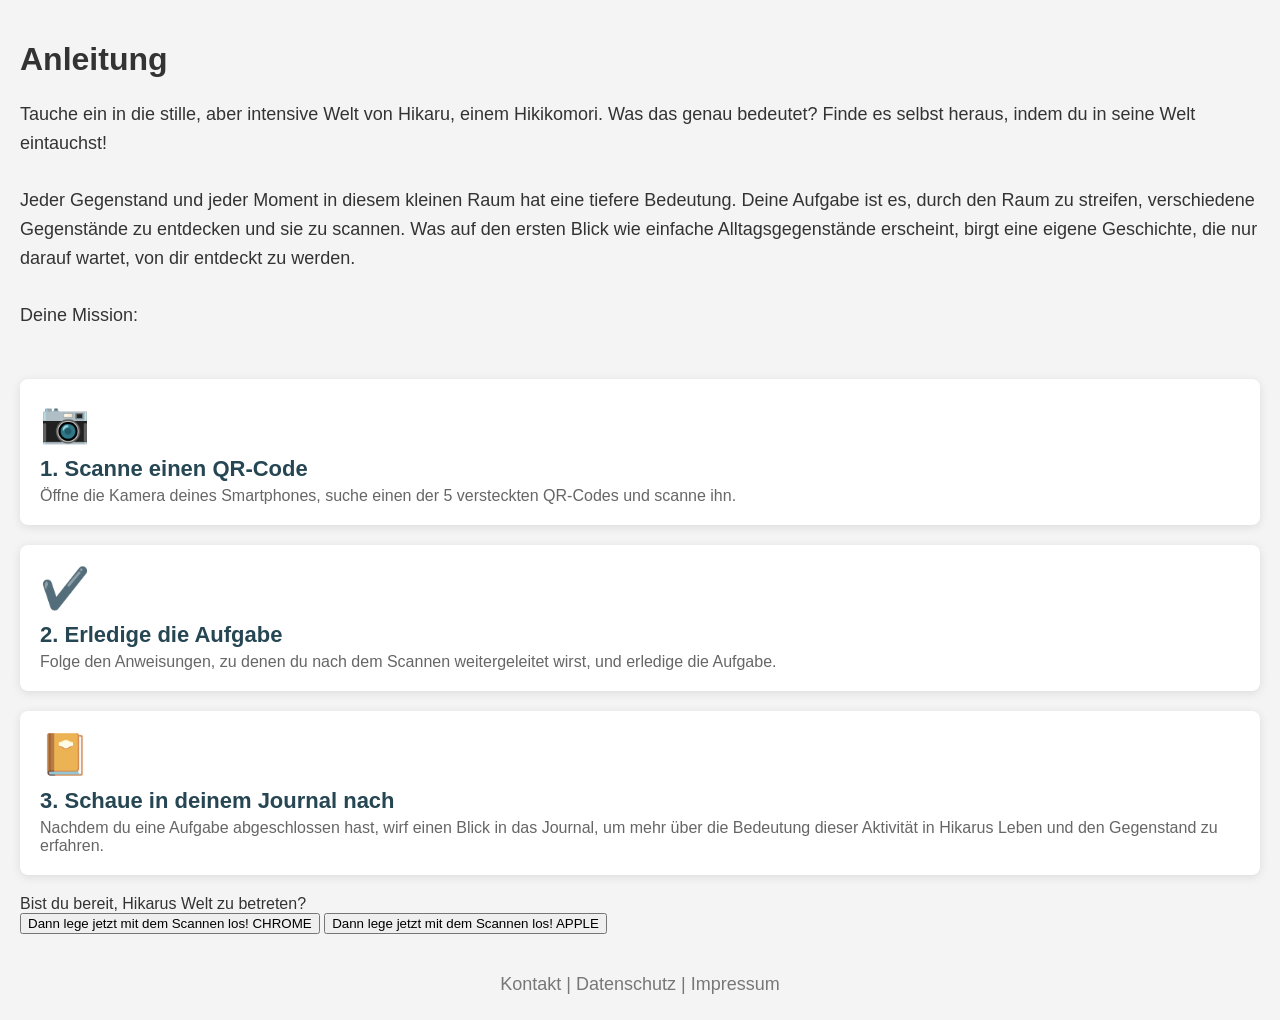
==== pages/anleitung.html @ 920a2920 "Anleitung erstellt, QR-Codes mit Popups & Video von zerbrochenem Maneki Neko nach Scan" ====
<!DOCTYPE html>
    <html lang="de">
    <head>
        <meta charset="UTF-8">
        <meta name="viewport" content="width=device-width, initial-scale=1.0">
        <link rel="stylesheet" href="/css/anleitung.css">
        <title>Anleitung</title>
    </head>
    <body>
    <h1>Anleitung</h1>
    <header>
        <div class="intro-text">
            Tauche ein in die stille, aber intensive Welt von Hikaru, einem Hikikomori. Was das genau bedeutet? 
            Finde es selbst heraus, indem du in seine Welt eintauchst!<br><br>


            
            Jeder Gegenstand und jeder Moment in diesem kleinen Raum hat eine tiefere Bedeutung. 
            Deine Aufgabe ist es, durch den Raum zu streifen, verschiedene Gegenstände zu entdecken und sie zu scannen. 
            Was auf den ersten Blick wie einfache Alltagsgegenstände erscheint, birgt eine eigene Geschichte, die nur darauf wartet, von dir entdeckt zu werden. 
        <br><br>
            
            Deine Mission:<br><br>
        </div>

        <div class="section">
            <div class="icon">📷</div>
            <div class="text">1. Scanne einen QR-Code</div>
            <div class="description">Öffne die Kamera deines Smartphones, suche einen der 5 versteckten QR-Codes und scanne ihn.</div>
        </div>

        <div class="section">
            <div class="icon">✔️</div>
            <div class="text">2. Erledige die Aufgabe</div>
            <div class="description">Folge den Anweisungen, zu denen du nach dem Scannen weitergeleitet wirst, und erledige die Aufgabe.</div>
        </div>

        <div class="section">
            <div class="icon">📔</div>
            <div class="text">3. Schaue in deinem Journal nach</div>
            <div class="description"> Nachdem du eine Aufgabe abgeschlossen hast, wirf einen Blick in das Journal, um mehr über die Bedeutung dieser Aktivität in Hikarus Leben und den Gegenstand zu erfahren. </div>
        </div>

        Bist du bereit, Hikarus Welt zu betreten?<br>
        <button onclick="schliessenButton()" class="button">
            Dann lege jetzt mit dem Scannen los! CHROME
        </button>


        <button onclick="launchAppOnAppleDevice()" class="button">
            Dann lege jetzt mit dem Scannen los! APPLE
        </button>




        <footer>
            <p>Kontakt | Datenschutz | Impressum</p>
        </footer>
        <script src="/js/anleitung.js"></script>
    </body>
    </html>
---- css/anleitung.css ----
body {
    font-family: 'Arial', sans-serif;
    background-color: #f4f4f4;
    margin: 0;
    padding: 20px;
    color: #333;
}

header h1 {
    font-size: 28px;
    color: #333;
}

header p {
    font-size: 18px;
    color: #777;
    margin-bottom: 20px;
}

.section {
    margin: 20px 0;
    padding: 20px;
    background-color: #fff;
    border-radius: 8px;
    box-shadow: 0 2px 10px rgba(0, 0, 0, 0.1);
    transition: transform 0.3s ease, box-shadow 0.3s ease;
}

.section:hover {
    transform: translateY(-5px);
    box-shadow: 0 5px 15px rgba(0, 0, 0, 0.2);
}

.icon {
    font-size: 40px;
    margin-bottom: 10px;
    color: #2a9d8f;
}

.text {
    font-size: 22px;
    font-weight: bold;
    margin-bottom: 5px;
    color: #264653;
}

.description {
    font-size: 16px;
    color: #666;
}

.intro-text {
    font-size: 18px;
    margin-bottom: 20px;
    color: #333;
    line-height: 1.6;
}

footer {
    margin-top: 40px;
    text-align: center;
    font-size: 14px;
    color: #aaa;
}

footer p {
    margin: 5px 0;
}

@media (max-width: 600px) {
    body {
        padding: 10px;
    }

    .section {
        padding: 15px;
    }

    .icon {
        font-size: 35px;
    }

    .text {
        font-size: 20px;
    }

    .description {
        font-size: 14px;
    }

    header h1 {
        font-size: 24px;
    }

    header p {
        font-size: 16px;
    }

    .intro-text {
        font-size: 16px;
    }
}

@keyframes fadeIn {
    from {
        opacity: 0;
        transform: translateY(10px);
    }
    to {
        opacity: 1;
        transform: translateY(0);
    }
}

.section {
    animation: fadeIn 0.6s ease-in-out;
}
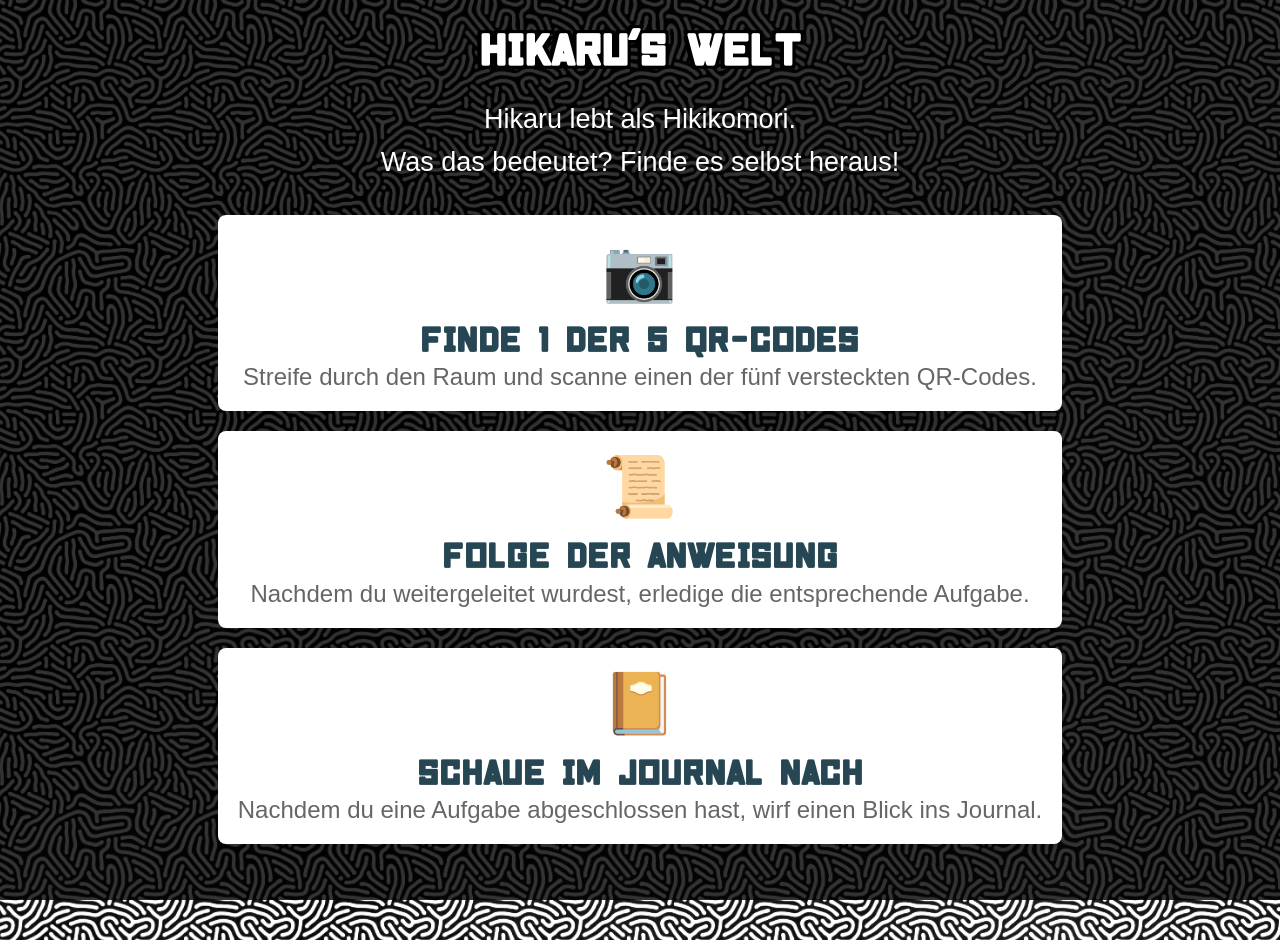
==== commit cc544e90: "Mobile + Desktop Zappingu LINK Mobile Verbindung mit Desktopverlink auf Zappingu funktioniert" ====
--- a/pages/anleitung.html
+++ b/pages/anleitung.html
@@ -7,56 +7,31 @@
         <title>Anleitung</title>
     </head>
     <body>
-    <h1>Anleitung</h1>
-    <header>
+    <h1>Hikaru's Welt</h1>
+    <header class="header-with-bg">
         <div class="intro-text">
-            Tauche ein in die stille, aber intensive Welt von Hikaru, einem Hikikomori. Was das genau bedeutet? 
-            Finde es selbst heraus, indem du in seine Welt eintauchst!<br><br>
-
-
-            
-            Jeder Gegenstand und jeder Moment in diesem kleinen Raum hat eine tiefere Bedeutung. 
-            Deine Aufgabe ist es, durch den Raum zu streifen, verschiedene Gegenstände zu entdecken und sie zu scannen. 
-            Was auf den ersten Blick wie einfache Alltagsgegenstände erscheint, birgt eine eigene Geschichte, die nur darauf wartet, von dir entdeckt zu werden. 
-        <br><br>
-            
-            Deine Mission:<br><br>
+           Hikaru lebt als Hikikomori.<br> 
+           Was das bedeutet? Finde es selbst heraus!
         </div>
 
         <div class="section">
             <div class="icon">📷</div>
-            <div class="text">1. Scanne einen QR-Code</div>
-            <div class="description">Öffne die Kamera deines Smartphones, suche einen der 5 versteckten QR-Codes und scanne ihn.</div>
+            <div class="text">Finde 1 der 5 QR-Codes</div>
+            <div class="description">Streife durch den Raum und scanne einen der fünf versteckten QR-Codes.</div>
         </div>
 
         <div class="section">
-            <div class="icon">✔️</div>
-            <div class="text">2. Erledige die Aufgabe</div>
-            <div class="description">Folge den Anweisungen, zu denen du nach dem Scannen weitergeleitet wirst, und erledige die Aufgabe.</div>
+            <div class="icon">📜</div>
+            <div class="text">Folge der Anweisung</div>
+            <div class="description">Nachdem du weitergeleitet wurdest, erledige die entsprechende Aufgabe.
+            </div>
         </div>
 
         <div class="section">
             <div class="icon">📔</div>
-            <div class="text">3. Schaue in deinem Journal nach</div>
-            <div class="description"> Nachdem du eine Aufgabe abgeschlossen hast, wirf einen Blick in das Journal, um mehr über die Bedeutung dieser Aktivität in Hikarus Leben und den Gegenstand zu erfahren. </div>
+            <div class="text">Schaue im Journal nach</div>
+            <div class="description"> Nachdem du eine Aufgabe abgeschlossen hast, wirf einen Blick ins Journal.</div>
         </div>
-
-        Bist du bereit, Hikarus Welt zu betreten?<br>
-        <button onclick="schliessenButton()" class="button">
-            Dann lege jetzt mit dem Scannen los! CHROME
-        </button>
-
-
-        <button onclick="launchAppOnAppleDevice()" class="button">
-            Dann lege jetzt mit dem Scannen los! APPLE
-        </button>
-
-
-
-
-        <footer>
-            <p>Kontakt | Datenschutz | Impressum</p>
-        </footer>
         <script src="/js/anleitung.js"></script>
     </body>
     </html>
--- a/css/anleitung.css
+++ b/css/anleitung.css
@@ -1,104 +1,132 @@
+@font-face {
+    font-family: 'HikaruSchrift';
+    src: url('/fonts/NikkyouSans.ttf');
+    src: url('/fonts/NikkyouSans.ttf') format('embedded-opentype'),
+         url('/fonts/NikkyouSans.woff2') format('woff2'), 
+         url('/fonts/NikkyouSans.woff') format('woff'), 
+         url('/fonts/NikkyouSans.ttf') format('truetype');
+    font-weight: normal;
+    font-style: normal;
+}
+
 body {
-    font-family: 'Arial', sans-serif;
+    font-family: 'HikaruSchrift', sans-serif;
     background-color: #f4f4f4;
     margin: 0;
     padding: 20px;
     color: #333;
+    display: flex;
+    justify-content: center;
+    align-items: center;
+    flex-direction: column;
+    min-height: 100vh;
+    background-image: url('/img/background.png');
+    background-size: cover;
+    background-position: center;
+}   
+
+.header-with-bg {
+    position: relative; 
+    overflow: hidden;
+}
+
+.header-with-bg::before {
+    content: '';
+    position: fixed;
+    top: 0;
+    left: 0;
+    width: 100vw;
+    height: 100vh;
+    background-color: rgba(0, 0, 0, 0.8);
+    z-index: -1;
+    border-radius: 0;
+}
+
+.container {
+    width: 100%;
+    max-width: 1200px;
+    padding: 30px; 
+}
+
+header {
+    text-align: center;
+}
+
+h1 {
+    text-align: center;
+    color: #fff;
+    font-size: 42px; 
+    text-shadow: 
+        -3.3px -3.3px 0 #000,  
+        3.3px -3.3px 0 #000,
+        -3.3px 3.3px 0 #000,
+        3.3px 3.3px 0 #000;
+        margin-top: -50px;
 }
 
 header h1 {
-    font-size: 28px;
-    color: #333;
+    font-family: 'HikaruSchrift', sans-serif;
+    font-size: 42px; 
+    color: white;
 }
 
 header p {
-    font-size: 18px;
+    font-size: 27px; 
     color: #777;
-    margin-bottom: 20px;
+    margin-bottom: 30px;
 }
 
 .section {
     margin: 20px 0;
-    padding: 20px;
+    padding: 20px; 
     background-color: #fff;
     border-radius: 8px;
-    box-shadow: 0 2px 10px rgba(0, 0, 0, 0.1);
+    box-shadow: 0 3px 15px rgba(0, 0, 0, 0.1);
     transition: transform 0.3s ease, box-shadow 0.3s ease;
 }
 
 .section:hover {
-    transform: translateY(-5px);
-    box-shadow: 0 5px 15px rgba(0, 0, 0, 0.2);
+    transform: translateY(-7.5px);
+    box-shadow: 0 7.5px 22.5px rgba(0, 0, 0, 0.2);
 }
 
 .icon {
-    font-size: 40px;
-    margin-bottom: 10px;
+    font-size: 60px; 
+    margin-bottom: 15px;
     color: #2a9d8f;
 }
 
 .text {
-    font-size: 22px;
+    font-size: 33px; 
     font-weight: bold;
-    margin-bottom: 5px;
+    margin-bottom: 7.5px;
     color: #264653;
 }
 
 .description {
-    font-size: 16px;
+    font-family: Arial, Helvetica, sans-serif;
+    font-size: 24px; 
     color: #666;
 }
 
 .intro-text {
-    font-size: 18px;
-    margin-bottom: 20px;
-    color: #333;
+    font-family: 'Arial', sans-serif;
+    font-size: 27px; 
+    margin-bottom: 30px;
+    color: #ffffff;
     line-height: 1.6;
+    text-align: center;
 }
 
 footer {
-    margin-top: 40px;
-    text-align: center;
-    font-size: 14px;
+    margin-top: 60px;
+    text-align: center;
+    font-size: 21px; 
     color: #aaa;
 }
 
 footer p {
-    margin: 5px 0;
-}
-
-@media (max-width: 600px) {
-    body {
-        padding: 10px;
-    }
-
-    .section {
-        padding: 15px;
-    }
-
-    .icon {
-        font-size: 35px;
-    }
-
-    .text {
-        font-size: 20px;
-    }
-
-    .description {
-        font-size: 14px;
-    }
-
-    header h1 {
-        font-size: 24px;
-    }
-
-    header p {
-        font-size: 16px;
-    }
-
-    .intro-text {
-        font-size: 16px;
-    }
+    margin: 7.5px 0;
 }
 
 @keyframes fadeIn {
@@ -114,4 +142,133 @@
 
 .section {
     animation: fadeIn 0.6s ease-in-out;
-}+}
+
+/* Responsive Styles */
+@media (max-width: 1200px) {
+    .container {
+        max-width: 960px;
+    }
+
+    h1 {
+        font-size: 39px; 
+    }
+
+    .text {
+        font-size: 30px; 
+    }
+}
+
+@media (max-width: 992px) {
+    .container {
+        max-width: 720px;
+    }
+
+    h1 {
+        font-size: 36px; 
+    }
+
+    .text {
+        font-size: 27px; 
+    }
+
+    .description {
+        font-size: 22.5px; 
+    }
+}
+
+@media (max-width: 768px) {
+    body {
+        padding: 22.5px;
+    }
+
+    .container {
+        max-width: 540px;
+        padding: 22.5px;
+    }
+
+    h1 {
+        font-size: 33px; 
+    }
+
+    header p {
+        font-size: 24px; 
+    }
+
+    .text {
+        font-size: 27px; 
+    }
+
+    .description {
+        font-size: 21px; 
+    }
+
+    .icon {
+        font-size: 52.5px; 
+    }
+
+    .intro-text {
+        font-size: 24px; 
+    }
+}
+
+@media (max-width: 600px) {
+    body {
+        padding: 15px;
+    }
+
+    .container {
+        padding: 15px;
+    }
+
+    .section {
+        padding: 22.5px; 
+    }
+
+    h1 {
+        font-size: 30px; 
+    }
+
+    header p {
+        font-size: 21px; 
+    }
+
+    .text {
+        font-size: 24px; 
+    }
+
+    .description {
+        font-size: 21px; 
+    }
+
+    .icon {
+        font-size: 45px; 
+    }
+
+    .intro-text {
+        font-size: 21px; 
+    }
+}
+
+@media (max-width: 480px) {
+    h1 {
+        font-size: 40px; 
+    }
+
+    .text {
+        font-size: 21px; 
+    }
+
+    .description {
+        font-size: 18px; 
+    }
+
+    .icon {
+        font-size: 42px; 
+    }
+
+    .intro-text {
+        font-size: 18px; 
+        font-weight: bold;
+    }
+}
